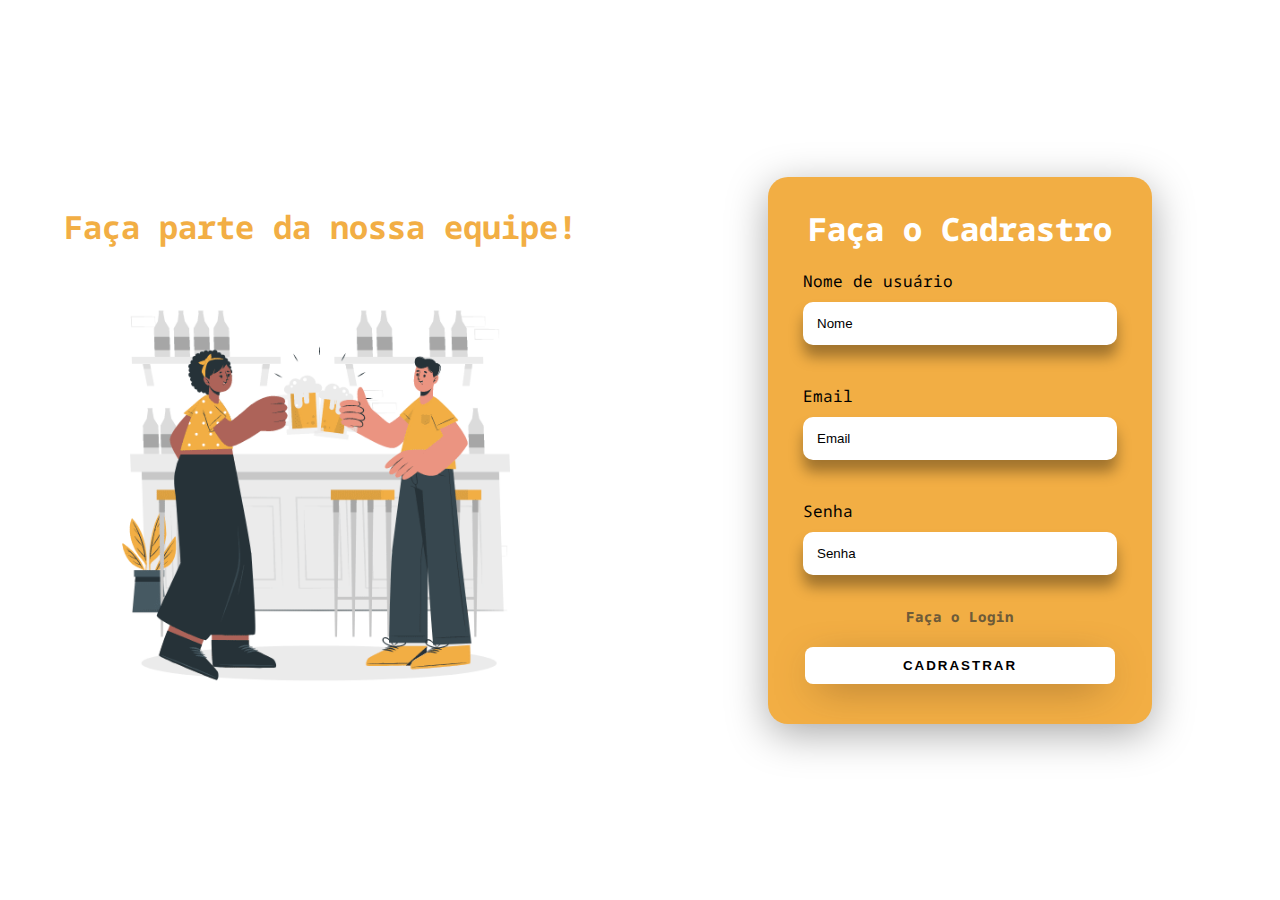
==== HTML/cadastro.html @ 1acf00fe "Projeto E-beer" ====
<!DOCTYPE html>
<html lang="pt-br">
<head>
    <meta charset="UTF-8">
    <meta name="viewport" content="width=device-width, initial-scale=1.0">
    <link rel="stylesheet" href="/CSS/cadrastro.css">
    <title>Tela de Cadrastro</title>
</head>
<body>
    <div class="main-login">
        <div class="left-login">
            <h1>Faça parte da nossa equipe!</h1>
            <img src="/img/Beer Celebration.gif" class="left-login-image" alt="#team+ebeer">
        </div>
        <div class="right-login">
            <div class="card-login">
                <h1>Faça o Cadrastro</h1>
                <div class="textfield">
                    <form class="textfield">
                        <label for="name">Nome de usuário</label>
                        <input type="text" name="name" placeholder="Nome">
                    </form>
                </div>
                <div class="textfield">
                    <form class="textfield">
                        <label for="usuario">Email</label>
                        <input type="email" name="email" placeholder="Email">  
                    </form>
                </div>
                <div class="textfield">
                    <form class="textfield">
                        <label for="senha">Senha</label>
                        <input type="password" name="senha" placeholder="Senha">
                    </form>
                </div>
                <ul>
                    <li><a href="/index.html" class="link">Faça o Login<a></li>
                </ul>
            <button class="btn-login">Cadrastrar</button>
        </div>
    </div>
</body>
</html>
---- CSS/cadrastro.css ----
@import url('https://fonts.googleapis.com/css2?family=Noto+Sans+Mono:wght@100..900&display=swap');

body{
    margin: 0;
    font-family: "Noto Sans Mono", monospace;
}

body *{
    box-sizing: border-box;
}

ul{
    justify-content:  center;
    padding-inline-start: 0px;
    margin: 10px;
    text-decoration: none;
    display: flex;
    color: #6d4822;
    
}

li{
    list-style: none;
    letter-spacing: 1px;
}

p{
    height: 0px;
    margin: 0;
}
.link{
    font-size: 14px;
    text-decoration: none;
    color: #6e5b39;
    font-weight: 800;
    text-align: center;
}

.main-login{
    width: 100vw;
    height: 100vh;
    background-color: white;
    display: flex;
    justify-content: center;
    align-items: center;

}

.left-login{
    width: 50vw;
    height: 100vh;
    display: flex;
    justify-content: center;
    align-items: center; 
    flex-direction: column;
}

.left-login > h1{
    font-size: 2.5vw;
    color: #f2ae44;
    display: flex;
    text-align: center;

}

.left-login-image{
    width: 35vw;
}

.right-login{
    width: 50vw;
    height: 100vh;
    display: flex;
    justify-content: center;
    align-items: center;
}

.card-login{
    width: 60%;
    display: flex;
    align-items: center;
    padding: 30px 35px;
    background: #f2ae44;
    border-radius: 20px;
    box-shadow: 0px 10px 40px #00000056;
    flex-direction: column;

}

.card-login > h1{
    color: white;
    font-weight: 800;
    margin: 0;
}

.textfield{
    width: 100%;
    display: flex;
    flex-direction: column;
    align-items: flex-start;
    justify-content: center;
    margin: 10px 0px;
}

.textfield > input{
    width: 100%;
    border: none;
    border-radius: 10px;
    padding: 14px;
    background-color: white;
    color: black;
    box-shadow:  0px 12px 14px #00000056;
    outline: none;
    box-sizing: border-box;
    display: flex;
}

.textfield > label{
    color: black;
    margin-bottom: 10px;
    
}

.textfield > input::placeholder{
    color: black;
}

.btn-login{
    width: 100wh;
    padding: 11px 98px;
    display: flex;
    justify-content: center;
    margin: 10px;
    border: none;
    border-radius: 8px;
    outline: none;
    text-transform: uppercase;
    font-weight: 800;
    letter-spacing: 2px;
    color: black;
    background-color: white;
    cursor: pointer;
    box-shadow: 0px 10px 40px -12px #6d4822;
    
}

button:hover{
    background-color: #aa7622;
    
}

@media only screen and (max-width: 950px){
    .card-login{
        width: 85%;
    }
}

@media only screen and (max-width: 950px){
    .main-login{
        flex-direction: column;
    }
    .left-login > h1{
        display: none;
    }
    .left-login{
        width: 100%;
        height: auto;
    }
    .right-login{
        width: 100%;
        height: auto;
    }
    .left-login-image{
        width: 50vw;
    }
    .card-login{
        width: 90%;
    }
}
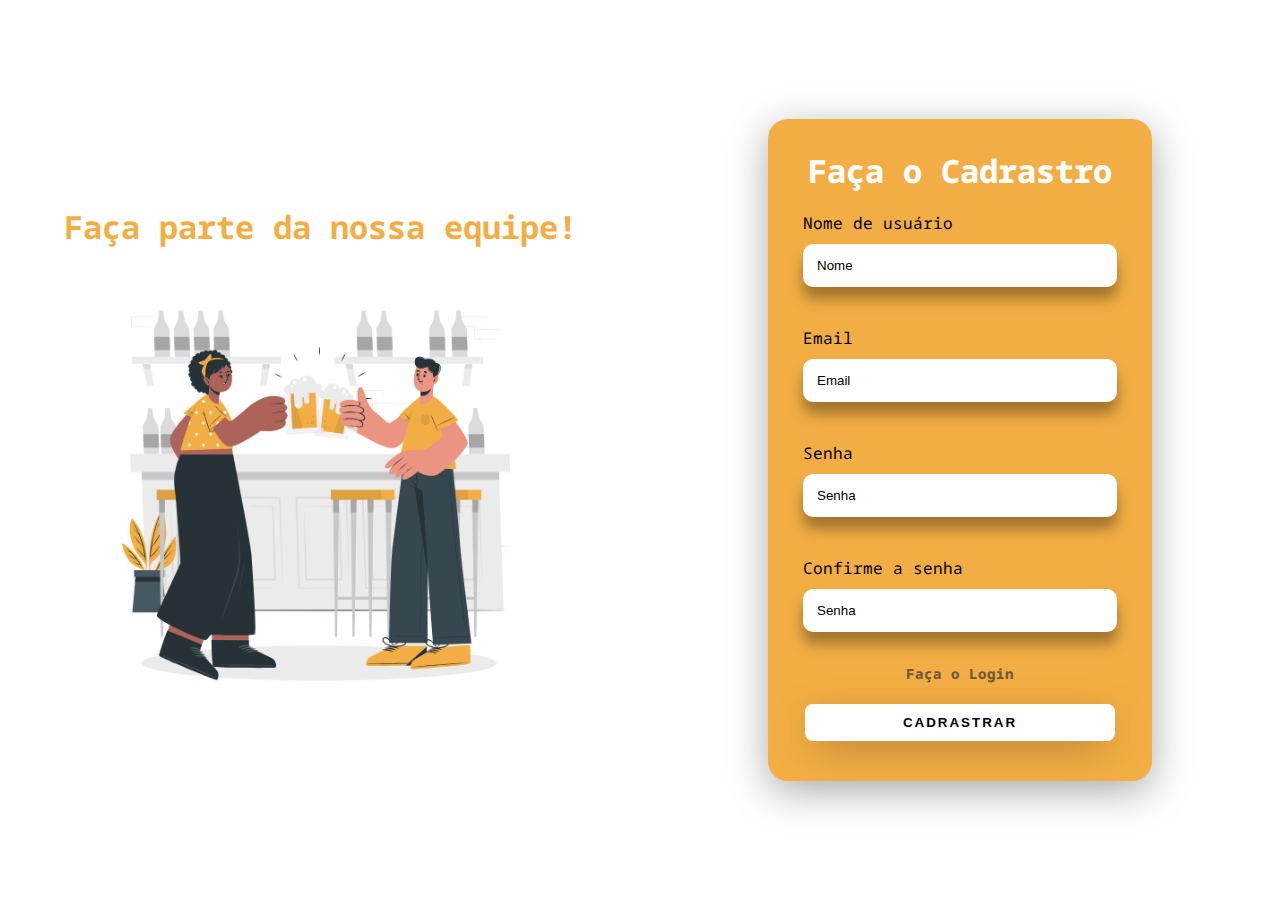
==== commit 54827eef: "Projeto E-beer" ====
--- a/HTML/cadastro.html
+++ b/HTML/cadastro.html
@@ -33,6 +33,12 @@
                         <input type="password" name="senha" placeholder="Senha">
                     </form>
                 </div>
+                <div class="textfield">
+                    <form class="textfield">
+                        <label for="senha">Confirme a senha</label>
+                        <input type="password" name="senha" placeholder="Senha">
+                    </form>
+                </div>
                 <ul>
                     <li><a href="/index.html" class="link">Faça o Login<a></li>
                 </ul>
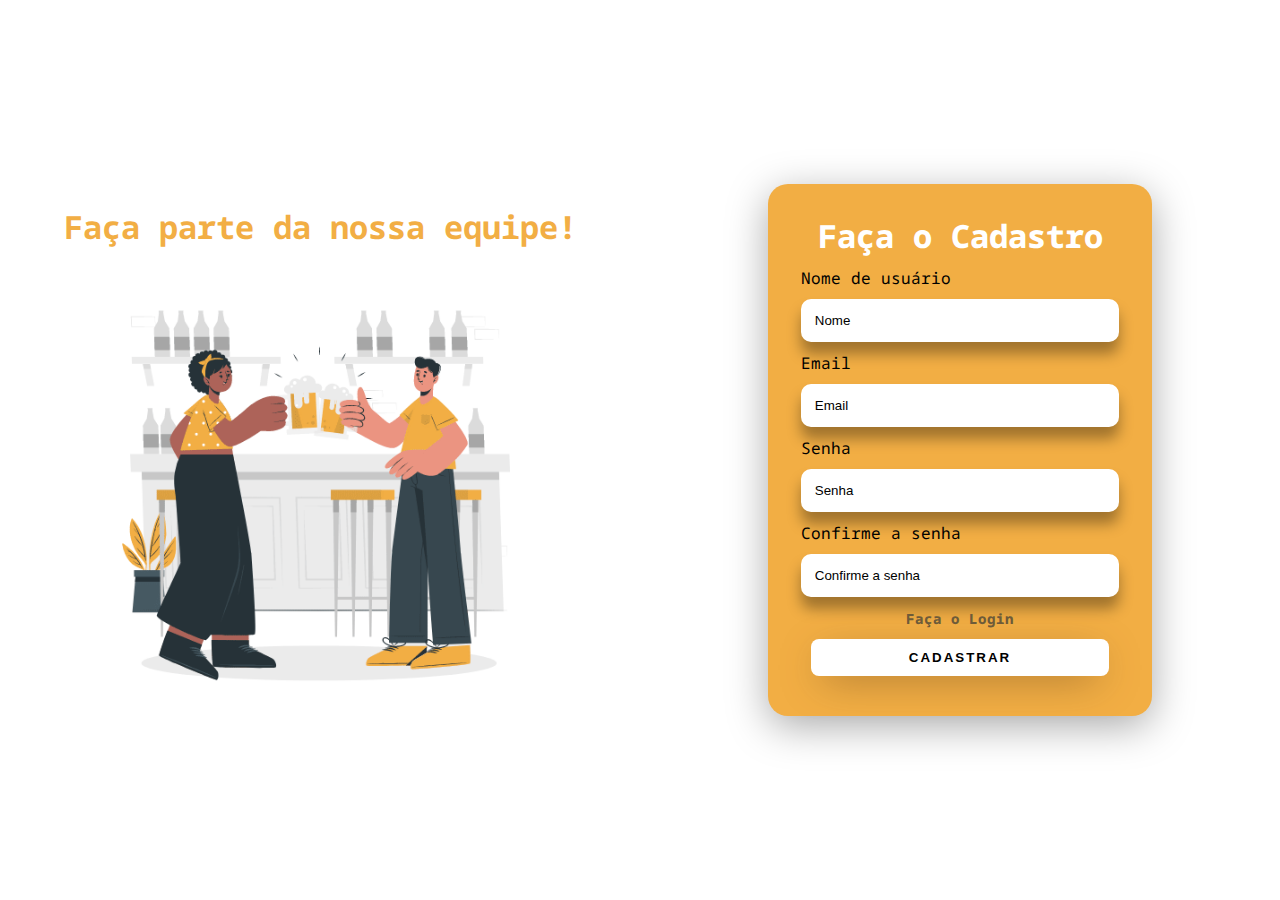
==== commit ba63440b: "validations" ====
--- a/HTML/cadastro.html
+++ b/HTML/cadastro.html
@@ -1,10 +1,11 @@
 <!DOCTYPE html>
-<html lang="pt-br">
 <head>
+    <html lang="pt-br">
     <meta charset="UTF-8">
     <meta name="viewport" content="width=device-width, initial-scale=1.0">
     <link rel="stylesheet" href="/CSS/cadrastro.css">
-    <title>Tela de Cadrastro</title>
+    <script src="/js/script.js"></script>
+    <title>Tela de Cadastro</title>
 </head>
 <body>
     <div class="main-login">
@@ -14,36 +15,31 @@
         </div>
         <div class="right-login">
             <div class="card-login">
-                <h1>Faça o Cadrastro</h1>
-                <div class="textfield">
-                    <form class="textfield">
+                <h1>Faça o Cadastro</h1>
+                <form id="form-cadastro">
+                    <div class="textfield">
                         <label for="name">Nome de usuário</label>
-                        <input type="text" name="name" placeholder="Nome">
-                    </form>
-                </div>
-                <div class="textfield">
-                    <form class="textfield">
-                        <label for="usuario">Email</label>
-                        <input type="email" name="email" placeholder="Email">  
-                    </form>
-                </div>
-                <div class="textfield">
-                    <form class="textfield">
+                        <input type="text" placeholder="Nome" id="name">
+                    </div>
+                    <div class="textfield">
+                        <label for="email">Email</label>
+                        <input type="email" placeholder="Email" id="email">  
+                    </div>
+                    <div class="textfield">
                         <label for="senha">Senha</label>
-                        <input type="password" name="senha" placeholder="Senha">
-                    </form>
-                </div>
-                <div class="textfield">
-                    <form class="textfield">
-                        <label for="senha">Confirme a senha</label>
-                        <input type="password" name="senha" placeholder="Senha">
-                    </form>
-                </div>
-                <ul>
-                    <li><a href="/index.html" class="link">Faça o Login<a></li>
-                </ul>
-            <button class="btn-login">Cadrastrar</button>
+                        <input type="password" placeholder="Senha" id="senha">
+                    </div>
+                    <div class="textfield">
+                        <label for="confirm-senha">Confirme a senha</label>
+                        <input type="password" placeholder="Confirme a senha" id="confirm-senha">
+                    </div>
+                    <ul>
+                        <li><a href="/index.html" class="link">Faça o Login</a></li>
+                    </ul>
+                    <button class="btn-login" type="submit">Cadastrar</button>
+                </form>
+            </div>
         </div>
     </div>
 </body>
-</html>+</html>
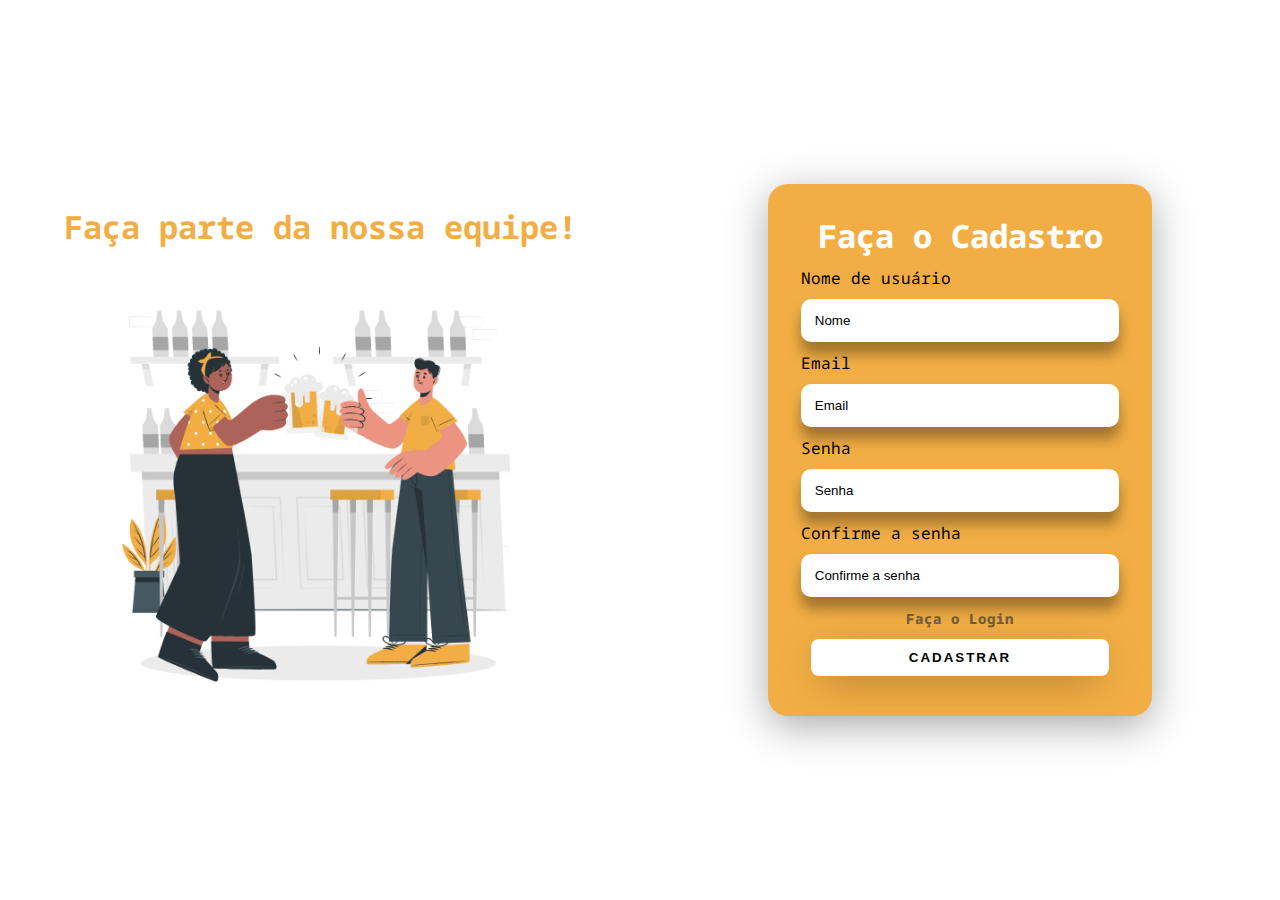
==== commit 10be1616: "Correções" ====
--- a/HTML/cadastro.html
+++ b/HTML/cadastro.html
@@ -1,6 +1,6 @@
 <!DOCTYPE html>
+<html lang="pt-br">
 <head>
-    <html lang="pt-br">
     <meta charset="UTF-8">
     <meta name="viewport" content="width=device-width, initial-scale=1.0">
     <link rel="stylesheet" href="/CSS/cadrastro.css">
